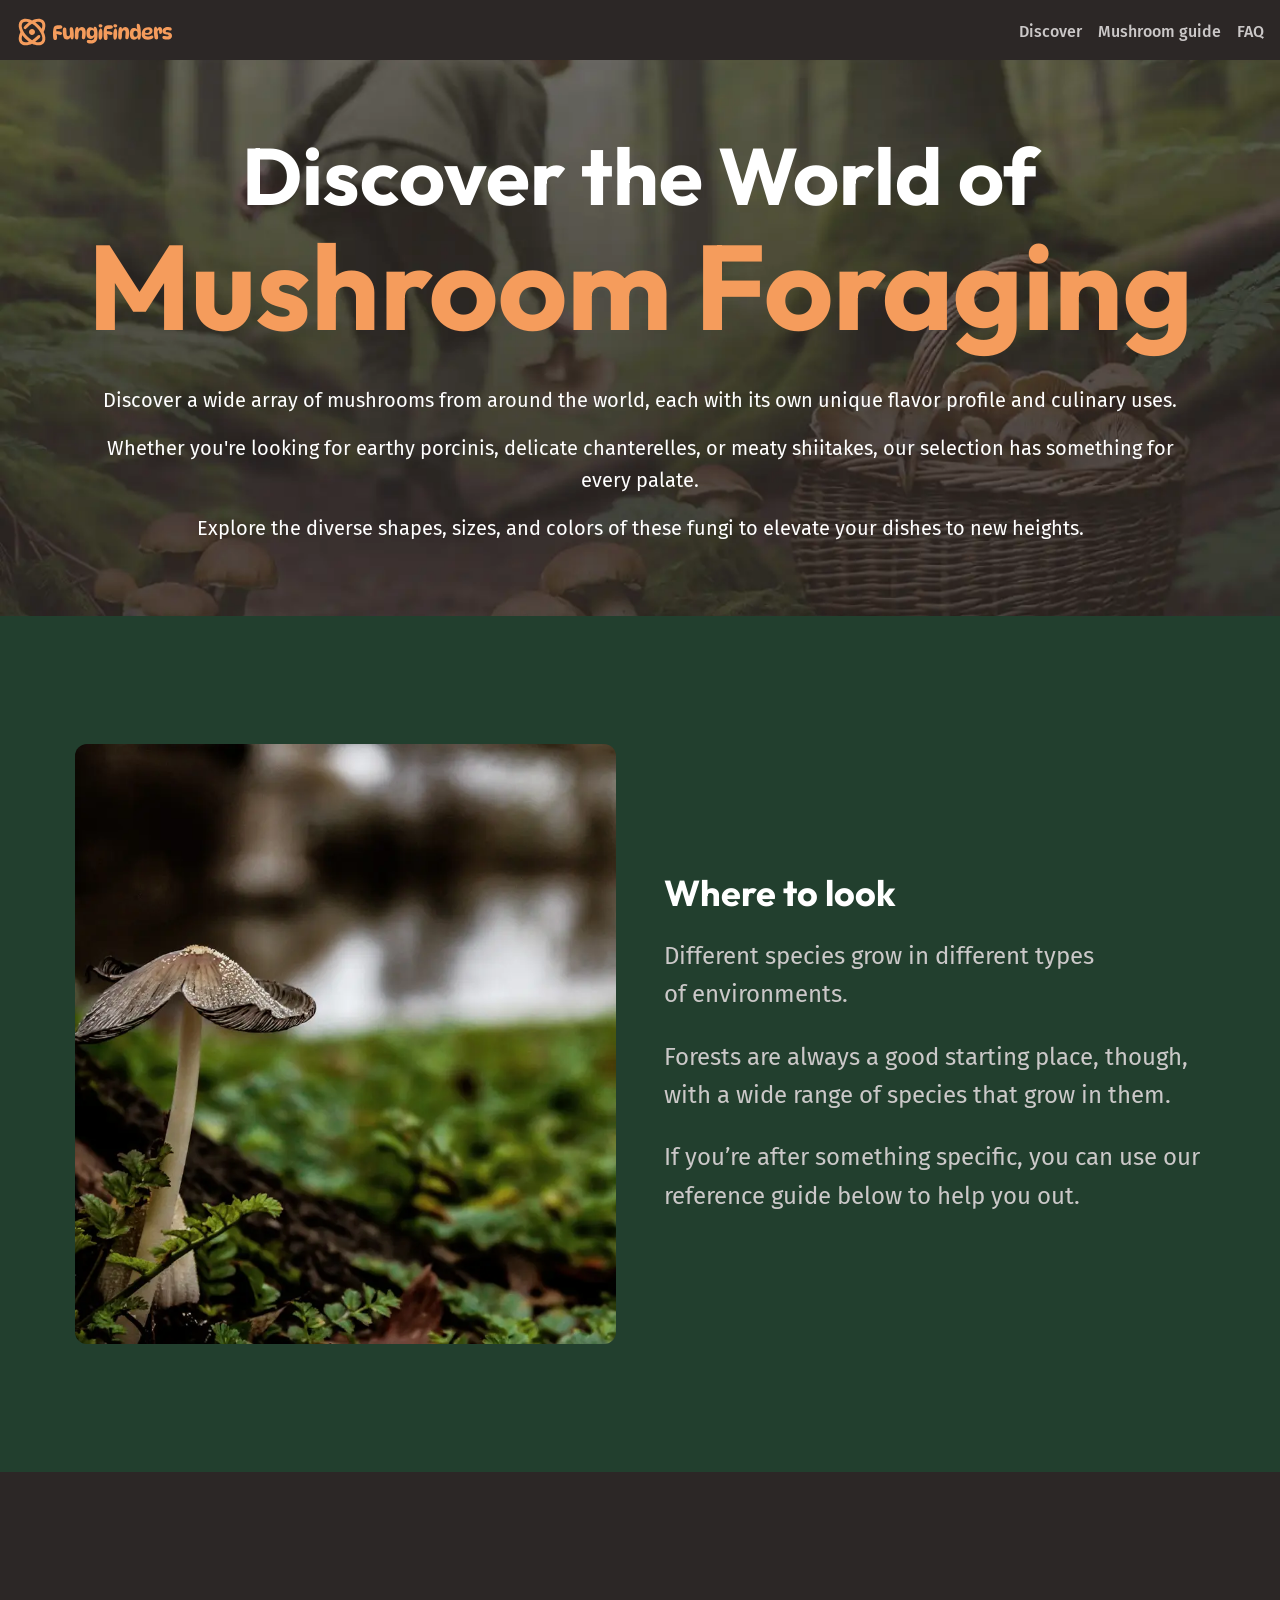
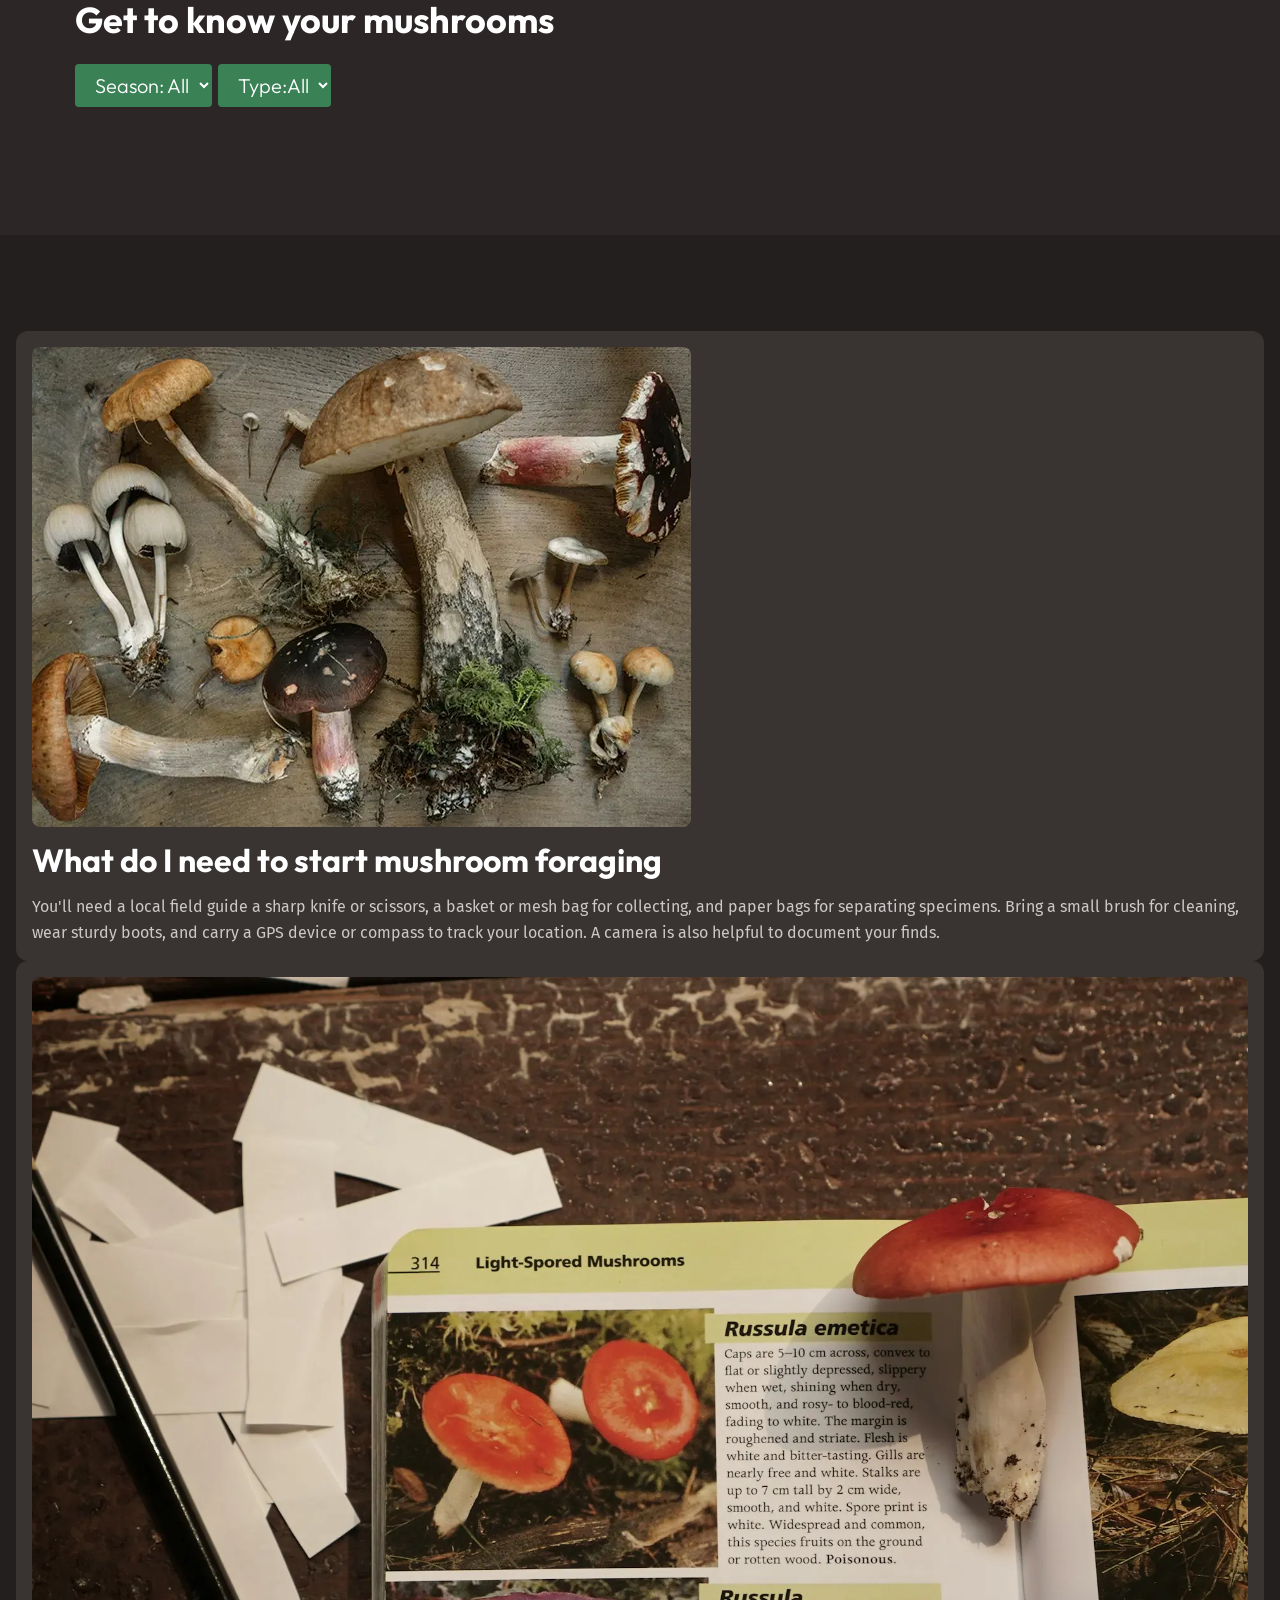
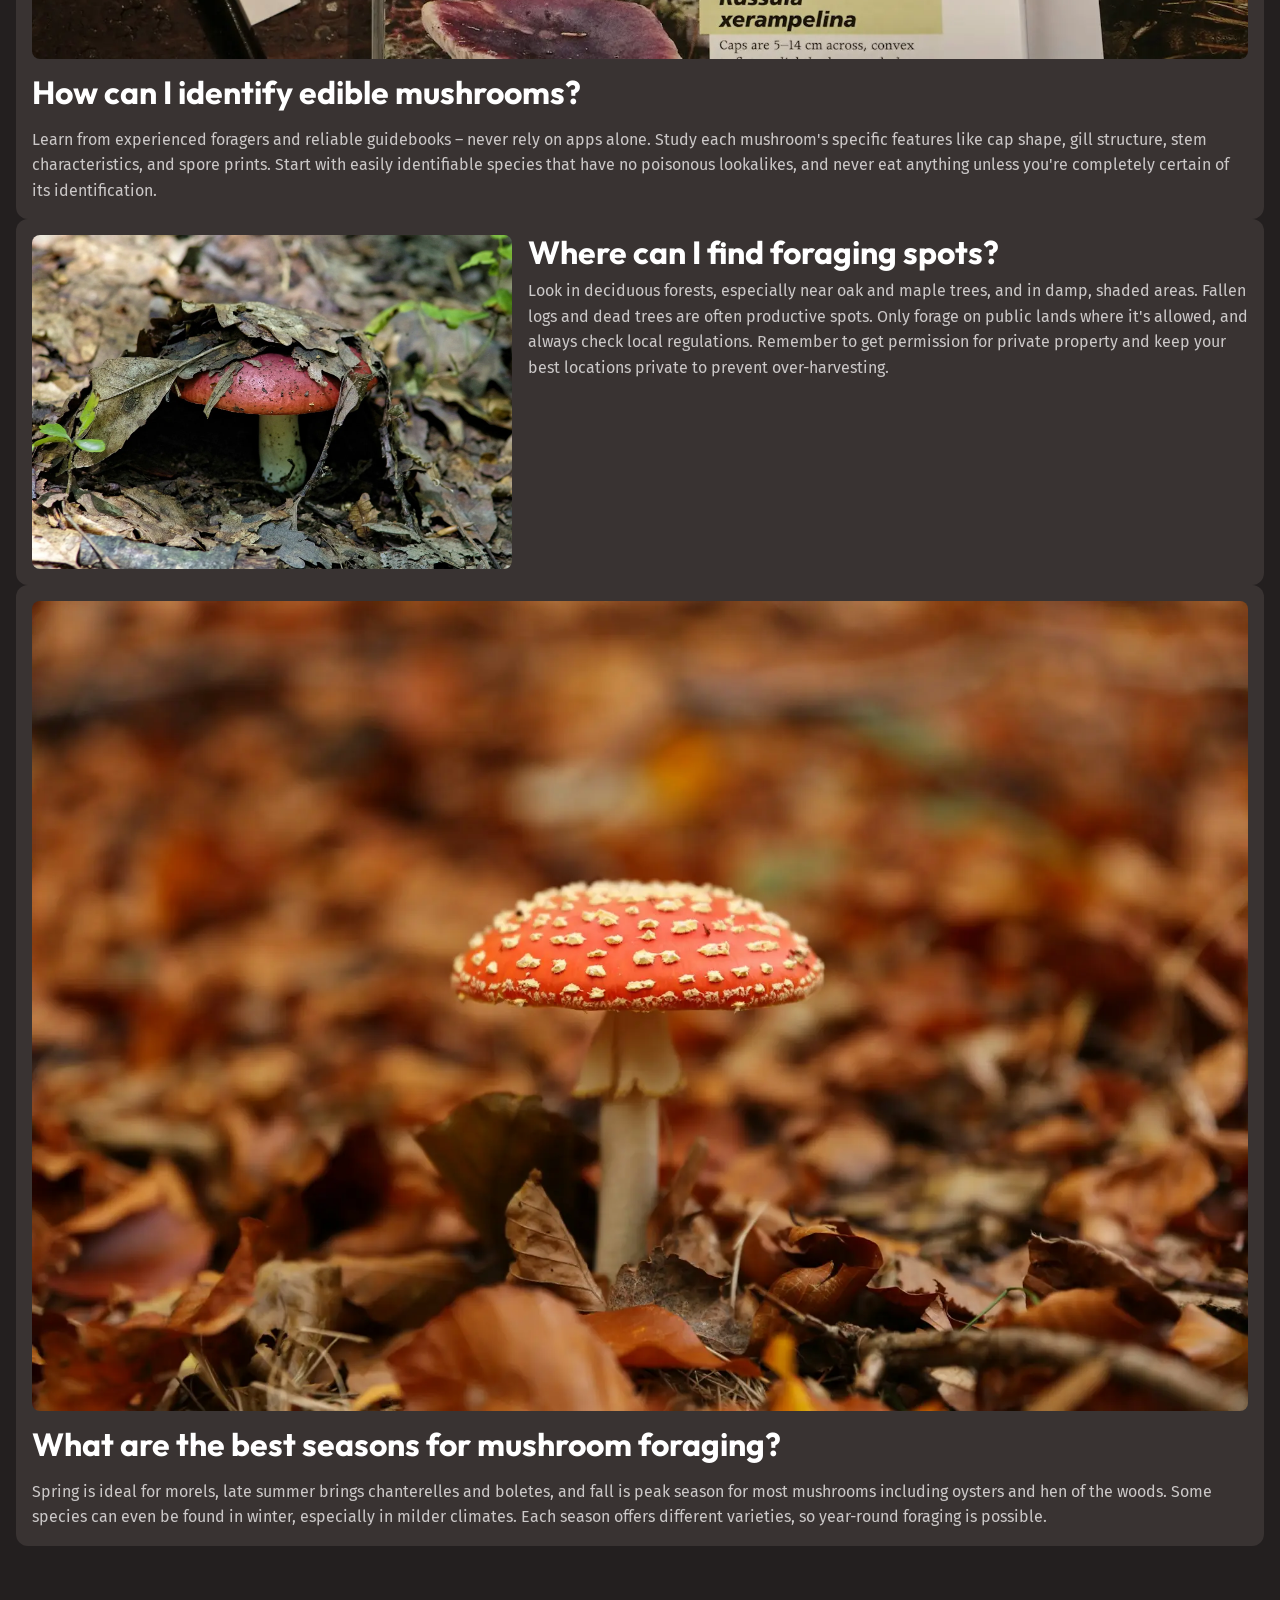
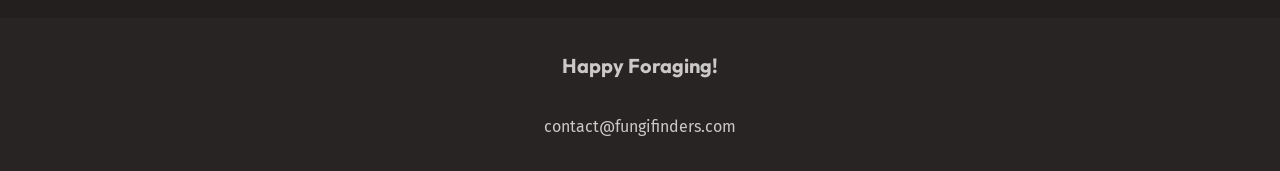
==== mushroon-guide.html @ 33a7508f "write page markup with basic styles" ====
<!DOCTYPE html>
<html lang="en">

<head>
    <meta charset="UTF-8">
    <meta name="viewport" content="width=device-width, initial-scale=1.0">
    <link rel="stylesheet" href="style.css">

    <link rel="preconnect" href="https://fonts.googleapis.com">
    <link rel="preconnect" href="https://fonts.gstatic.com" crossorigin>
    <link
        href="https://fonts.googleapis.com/css2?family=Fira+Sans:ital,wght@0,100;0,200;0,300;0,400;0,500;0,600;0,700;0,800;0,900;1,100;1,200;1,300;1,400;1,500;1,600;1,700;1,800;1,900&family=Outfit:wght@100..900&display=swap"
        rel="stylesheet">

    <script src="./index.js" defer></script>
    <title>Myco Trail</title>
</head>

<body>
    <header class="primary-header wrapper wrapper--wide">
        <div class="logo-group"><img src="./assets/fungi-finders.svg" alt=""><span></span></div>
        <button class="primary-header__button" aria-expanded="false" aria-controls="site-navigation">
            <span class="visually-hidden">Menu</span>
            <img src="./assets/hamburger.svg" alt="">
        </button>
        <nav id="site-navigation" class="navigation">
            <ul role="list" class="navigation__list">
                <li><a href="">Discover</a></li>
                <li><a href="">Mushroom guide</a></li>
                <li><a href="">FAQ</a></li>
            </ul>
        </nav>
    </header>

    <main>
        <section class="hero | section section--compact ">
            <h1 class="hero__title">Discover the World of <br>
                <span class="font-size-heading-xl text-brand">Mushroom Foraging</span>
            </h1>

            <div class="hero__text wrapper wrapper-narrow">
                <p>Discover a wide array of mushrooms from around the world, each with its own unique flavor profile and
                    culinary uses.</p>
                <p>Whether you're looking for earthy porcinis, delicate chanterelles, or meaty shiitakes, our selection
                    has something for every palate.</p>
                <p>Explore the diverse shapes, sizes, and colors of these fungi to elevate your dishes to new heights.
                </p>
            </div>


        </section>


        <section class="where-to-look-section | section bg-green-dark">
            <div class="wrapper equal-cols" data-gap="wide" data-vertical-alignment="center">
                <div>
                    <img src="./assets/where-to-look.webp" alt="" />
                </div>
                <div class="flow">
                    <h2>Where to look</h2>
                    <p>Different species grow in different types of environments.</p>
                    <p>Forests are always a good starting place, though, with a wide range of species that grow in them.
                    </p>
                    <p>If you’re after something specific, you can use our reference guide below to help you out.</p>
                </div>
            </div>
        </section>

        <section class="know-your-mushrooms-section | section">
            <div class="wrapper flow">
                <h2>Get to know your mushrooms</h2>
                <div>
                    <select class="select" name="season" id="">
                        <option value="all">Season: All</option>
                        <option value="spring">Spring</option>
                        <option value="summer">Summer</option>
                        <option value="fall">Fall</option>

                    </select>
                    <select class="select" name="type" id="">
                        <option value="all">Type:All</option>
                        <option value="edible">edible</option>
                        <option value="toxic">toxic</option>


                    </select>
                </div>

                <!-- grid of cards -->
            </div>
        </section>

        <section class="faq-section | section section--compact bg-brown-dark">
            <div class="flow">
                <h2></h2>
                <!-- bento grid -->
                <div class="wrapper wrapper--wide">
                    <div class="card">
                        <img src="./assets/botanical-expertise.webp" alt="">
                        <h3 class="card__title">What do I need to start mushroom foraging</h3>
                        <p>You'll need a local field guide
                            a sharp knife or scissors, a
                            basket or mesh bag for
                            collecting, and paper bags for
                            separating specimens. Bring a
                            small brush for cleaning, wear
                            sturdy boots, and carry a GPS
                            device or compass to track your
                            location. A camera is also
                            helpful to document your finds.</p>
                    </div>
                    <div class="card">
                        <img src="./assets/identify-mushrooms.webp" alt="">
                        <h3 class="card__title">How can I identify edible mushrooms?</h3>
                        <p>Learn from experienced foragers and reliable guidebooks – never rely on apps alone. Study
                            each mushroom's specific features like cap shape, gill structure, stem characteristics, and
                            spore prints. Start with easily identifiable species that have no poisonous lookalikes, and
                            never eat anything unless you're completely certain of its identification.</p>
                    </div>
                    <div class="card-container">
                        <div class="card">
                            <img src="./assets/where-to-find.webp" alt="">
                            <div class="card__content">
                                <h3 class="card__title">Where can I find foraging spots?</h3>
                                <p>Look in deciduous forests, especially near oak and maple trees, and in damp, shaded
                                    areas. Fallen logs and dead trees are often productive spots. Only forage on public
                                    lands where it's allowed, and always check local regulations. Remember to get permission
                                    for private property and keep your best locations private to prevent over-harvesting.
                                </p>
                            </div>
                        </div>
                    </div>
                    <div class="card">
                        <img src="./assets/best-seasons.webp" alt="">
                        <h3 class="card__title">What are the best seasons for mushroom foraging?</h3>
                        <p>Spring is ideal for morels, late summer brings chanterelles and boletes, and fall is peak season for most mushrooms including oysters and hen of the woods. Some species can even be found in winter, especially in milder climates. Each season offers different varieties, so year-round foraging is possible.</p>
                    </div>

                </div>
            </div>
        </section>

    </main>

    <footer class="primary-footer">
        <p class="primary-footer__title">Happy Foraging!</p>
        <a href="mailto:contact@fungifinders.com">contact@fungifinders.com</a>
    </footer>

</body>

</html>
---- style.css ----
@layer reset {
  * {
    margin: 0;
    padding: 0;
  }

  [role="list"] {
    list-style: none;
  }

  img,
  picture {
    max-inline-size: 100%;
    display: block;
  }

  input,
  button,
  textarea,
  select {
    font: inherit;
  }

  body {
    min-height: 100vh;
    line-height: 1.6;
  }

  h1,
  h2,
  h3,
  button,
  input,
  label {
    line-height: 1.1;
  }

  h1,
  h2,
  h3,
  h4,
  h5 {
    text-wrap: balance;
  }

  p {
    text-wrap: pretty;
  }
}

@layer base {
  :root {
    --clr-green-400: hsl(143, 19%, 49%);
    --clr-green-500: hsl(143, 38%, 37%);
    --clr-green-600: hsl(145, 29%, 19%);

    --clr-brown-500: hsl(10, 5%, 25%);
    --clr-brown-600: hsl(9, 7%, 21%);
    --clr-brown-700: hsl(10, 7%, 16%);
    --clr-brown-800: hsl(0, 6%, 15%);
    --clr-brown-900: hsl(0, 6%, 13%);

    --clr-burnt-orange-500: hsl(28, 43%, 37%);

    --clr-gray-100: hsl(0, 2%, 79%);
    --clr-white: hsl(0, 0%, 100%);

    --clr-brand-400: hsl(25, 88%, 75%);
    --clr-brand-500: hsl(25, 88%, 66%);

    --clr-red-500: hsl(359, 34%, 24%);
    --clr-teal-500: hsl(186, 42%, 25%);

    --ff-heading: "Outfit", sans-serif;
    --ff-body: "Fira Sans", sans-serif;

    --fs-300: 0.875rem;
    --fs-400: 1rem;
    --fs-500: 1.125rem;
    --fs-600: 1.25rem;
    --fs-700: 1.5rem;
    --fs-800: 2rem;
    --fs-900: 3.75rem;
    --fs-1000: 3.75rem;

    @media (width > 760px) {
      --fs-500: 1.25rem;
      --fs-600: 1.5rem;
      --fs-700: 2rem;
      --fs-800: 3rem;
      --fs-900: 5rem;
      --fs-1000: 7.5rem;
    }
  }

  :root {
    --color-background-extra-light: var(--clr-brown-500);
    --color-background-light: var(--clr-brown-600);
    --color-background-normal: var(--clr-brown-700);
    --color-background-dark: var(--clr-brown-800);
    --color-background-extra-dark: var(--clr-brown-900);

    --color-background-green-light: var(--clr-green-400);
    --color-background-green-normal: var(--clr-green-500);
    --color-background-green-dark: var(--clr-green-600);

    --color-tags-red: var(--clr-red-500);
    --color-tags-teal: var(--clr-teal-500);
    --color-tags-burnt-orange: var(--clr-burnt-orange-500);

    --color-text-white: var(--clr-white);
    --color-text-gray: var(--clr-gray-100);

    --color-text-brand-light: var(--clr-brand-400);
    --color-text-brand: var(--clr-brand-500);

    --font-size-heading-sm: var(--fs-700);
    --font-size-heading-regular: var(--fs-800);
    --font-size-heading-lg: var(--fs-900);
    --font-size-heading-xl: var(--fs-1000);

    --font-size-sm: var(--fs-300);
    --font-size-regular: var(--fs-400);
    --font-size-md: var(--fs-500);
    --font-size-lg: var(--fs-600);

    --border-radius-1: 0.25rem;
    --border-radius-2: 0.5rem;
    --border-radius-3: 0.75rem;
  }

  body {
    font-family: var(--ff-body);
    font-size: var(--font-size-lg);
    color: var(--color-text-gray);
    background-color: var(--color-background-normal);
  }

  h1,
  h2,
  h3 {
    font-family: var(--ff-heading);
    color: var(--color-text-white);
  }

  h1 {
    font-size: var(--font-size-heading-lg);
    line-height: 1.1;
  }

  a {
    color: inherit;
    text-decoration: none;
    /* font: inherit; */
  }

  a:hover,
  a:focus-visible {
    color: var(--color-text-brand);
  }

  section {
    padding-block: 8rem;
  }

  img {
    border-radius: var(--border-radius-3);
  }

  button {
    cursor: pointer;
  }
}

@layer layout {
  .wrapper {
    max-width: 70.625rem;
    margin-inline: auto;
    padding-inline: 1rem;
  }

  .wrapper--narrow {
    max-width: 45rem;
  }

  .wrapper--wide {
    max-width: 83.125rem;
  }

  .section {
    padding-block: 3.75rem;

    @media (min-width: 760px) {
      padding-block: 8rem;
    }
  }

  .section--compact {
    @media (min-width: 760px) {
      padding-block: 4.5rem;
    }
  }

  .equal-cols {
    display: grid;
    align-items: var(--vertical-alignment, stretch);
    gap: var(--gap, 1.5rem);

    &[data-gap="wide"] {
      --gap: 3rem;
    }

    &[data-vertical-alignment="center"] {
      --vertical-alignment: center;
    }

    @media (width > 760px) {
      grid-auto-flow: column;
      grid-auto-columns: 1fr;
    }
  }

  .equal-cols[data-layout="responsive"] {
    display: flex;
    flex-wrap: wrap;
    > * {
      flex: 1 1 var(--min-col-size, 20rem);
    }
    @media (width > 760px) {
    }
  }

  .full-height {
    height: 100%;
  }

  .flow > * + * {
    margin-block-start: 1em;
  }
}

@layer components {
  .primary-header {
    display: flex;
    justify-content: space-between;
    flex-wrap: wrap;
    row-gap: 0.75rem;
    padding-block-start: 1rem;
    padding-block-end: 0.75rem;
    align-items: center;
  }

  .primary-header__button {
    background-color: transparent;
    border: 0;
    z-index: 11;

    img {
      border-radius: 0;
    }

    @media (width > 760px) {
      display: none;
    }
  }

  .navigation {
    font-size: var(--fs-400);
    font-weight: 500;
  }

  .navigation__list {
    display: flex;
    gap: 1rem;
  }

  @media (width < 760px) {
    .navigation {
      display: none;
      font-weight: bold;
      color: var(--color-text-white);
      font-size: var(--fs-700);
      background-color: var(--color-background-green-normal);
      position: absolute;
      top: 0;
      right: 0;
      z-index: 10;
      border-bottom-left-radius: var(--border-radius-2);
      padding: 2rem;
    }

    .navigation__list {
      display: block;

      li:not(:first-child) {
        margin-block-start: 2rem;
        border-top: 2px solid var(--color-background-green-light);
        padding-top: 2rem;
      }
    }

    .primary-header__button[aria-expanded="true"] ~ .navigation {
      display: block;
    }
  }

  .hero {
    text-align: center;
    color: var(--color-text-white);
    background: url("./assets/hero.webp");
    background-size: cover;
    background-position: center;
  }

  .hero__title {
    margin-block-end: 2rem;
  }

  .hero__text {
    font-size: var(--font-size-md);
    display: grid;
    gap: 1rem;
  }

  .joys-section {
    ul {
      margin-block-start: 3rem;
    }
  }

  .reference-guide-section > :first-child {
    @media (760px < width < 1250px) {
      align-items: start;
    }
  }

  .nature-section > :first-child {
    @media (760px < width < 1024px) {
      align-items: start;
    }
  }

  .primary-footer {
    padding-block: 2rem;
    background-color: var(--color-background-dark);
    font-size: 1rem;
    display: grid;
    gap: 2rem;
    text-align: center;

    a:hover {
      color: var(--color-text-white);
    }
  }

  .primary-footer__title {
    font-family: var(--ff-heading);
    font-weight: bold;
    font-size: 1.25rem;
  }

  /* Individual Components */

  .card {
    --card-gap: 1rem;
    padding: 1rem;
    background-color: var(--color-background-light);
    border-radius: var(--border-radius-3);
    font-size: var(--font-size-regular);
    align-content: start;
    display: grid;
    gap: var(--card-gap, 1rem);

    img {
      border-radius: var(--border-radius-2);
      object-fit: cover;
      object-position: center;
    }

    &[data-card-size="small"] {
      --card-title-font-size: var(--fs-600);
      align-content: space-between;
    }
  }

  .card__content {
    display: grid;
    gap: calc(var(--card-gap) / 2);
    align-content: start;
  }

  .card-container {
    container-type: inline-size;
  }

  @container (min-width: 32rem) {
    .card {
      grid-template-columns: 2fr 3fr;

      img {
        align-self: stretch;
        object-fit: cover;
        object-position: center;
      }
    }
  }

  .card__title {
    font-weight: bold;
    color: var(--color-text-white);
    font-size: var(--card-title-font-size, var(--font-size-heading-sm));
  }

  .button,
  .tag,
  .select {
    color: var(--color-text-white);
    background-color: var(--color-background-green-normal);
    border-radius: 4px;
    display: inline-block;
    font-family: var(--ff-heading);
  }

  .select {
    padding: 8px 6px 8px 16px;
    border: 0;
    font-size: var(--font-size-md);
    font-weight: 300;
    cursor: pointer;
  }

  .select:focus-visible{
    outline: none;
  }

  .button {
    font-size: 1rem;
    padding: 8px 16px;

    font-weight: 600;

    &[data-button-size="large"] {
      font-size: 1.25rem;
      padding: 10px 20px;
    }

    &[data-disabled="true"] {
      background-color: var(--color-background-green-light);
    }
  }

  .button:hover {
    background-color: var(--color-background-green-light);
  }

  .tag {
    font-weight: 500;
    padding-inline: 6px;
    font-size: 0.875rem;

    &[data-edible="false"] {
      background-color: var(--color-tags-red);
    }
    &[data-season="spring"] {
      background-color: var(--color-tags-teal);
    }
    &[data-season="fall"] {
      background-color: var(--color-tags-burnt-orange);
    }
  }
}

@layer utils {
  .padding-block-sm {
    padding-block: 4.5rem;
  }
  .padding-block-lg {
    padding-block: 8rem;
  }

  .grid {
    display: grid;
  }

  .visually-hidden {
    clip: rect(0 0 0 0);
    clip-path: inset(50%);
    height: 1px;
    overflow: hidden;
    position: absolute;
    white-space: nowrap;
    width: 1px;
  }

  .text-white {
    color: var(--color-text-white);
  }
  .text-brand {
    color: var(--color-text-brand);
  }

  .text-center {
    text-align: center;
  }

  .bg-green-dark {
    background-color: var(--color-background-green-dark);
  }

  .bg-brown-dark {
    background-color: var(--color-background-extra-dark);
  }

  .font-size-heading-xl {
    font-size: var(--font-size-heading-xl);
  }
}
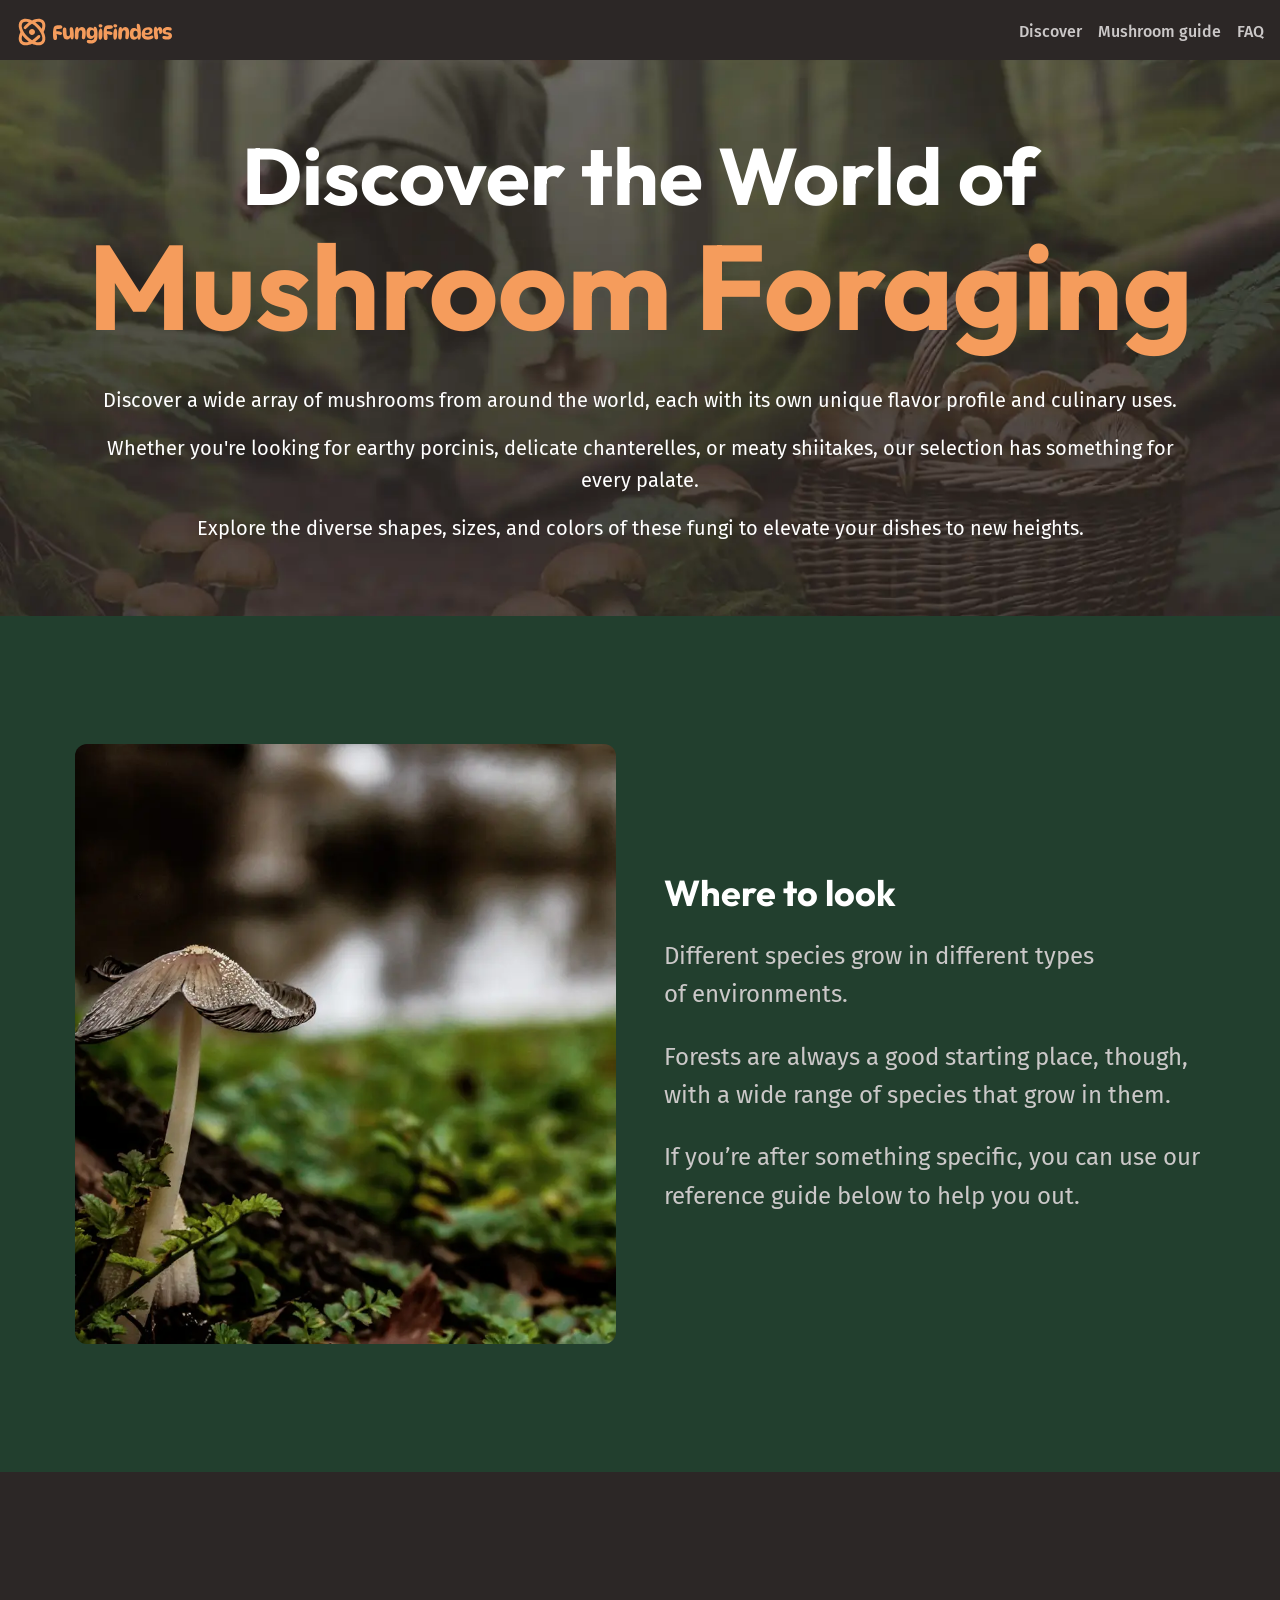
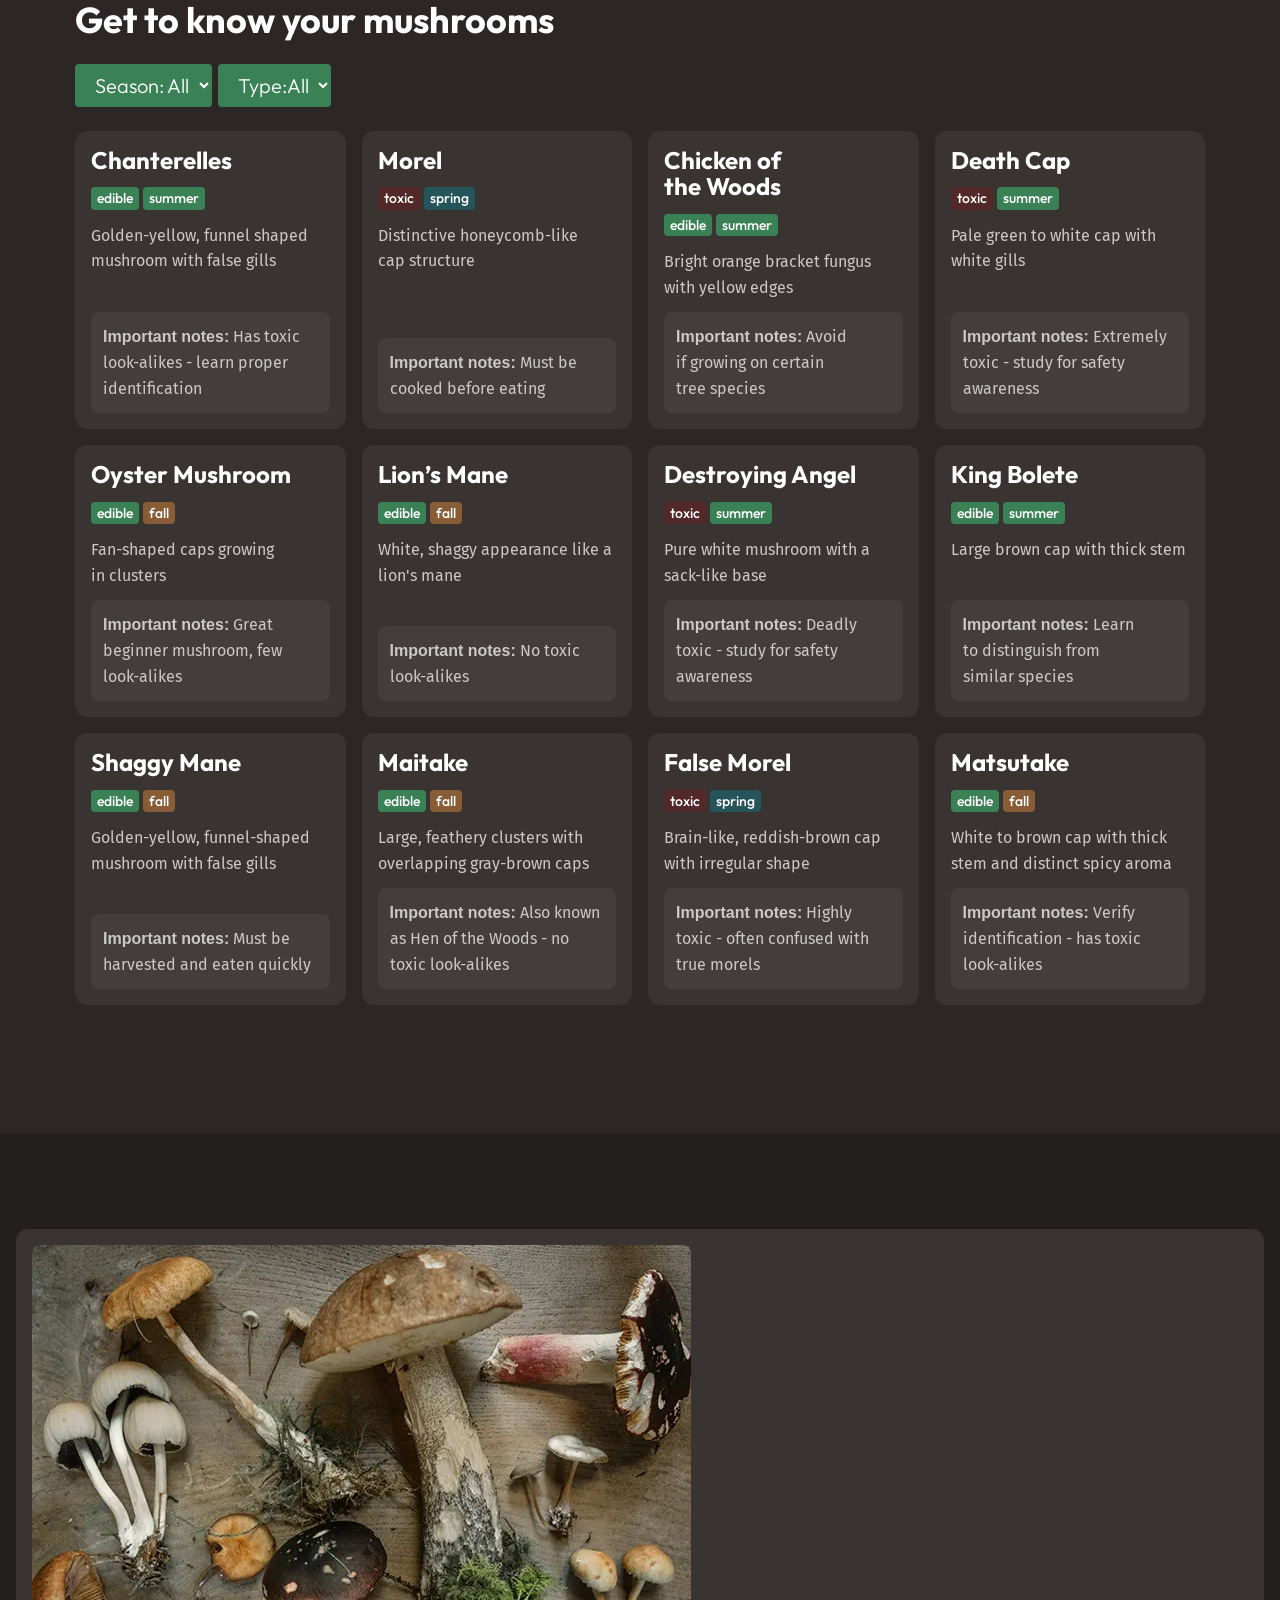
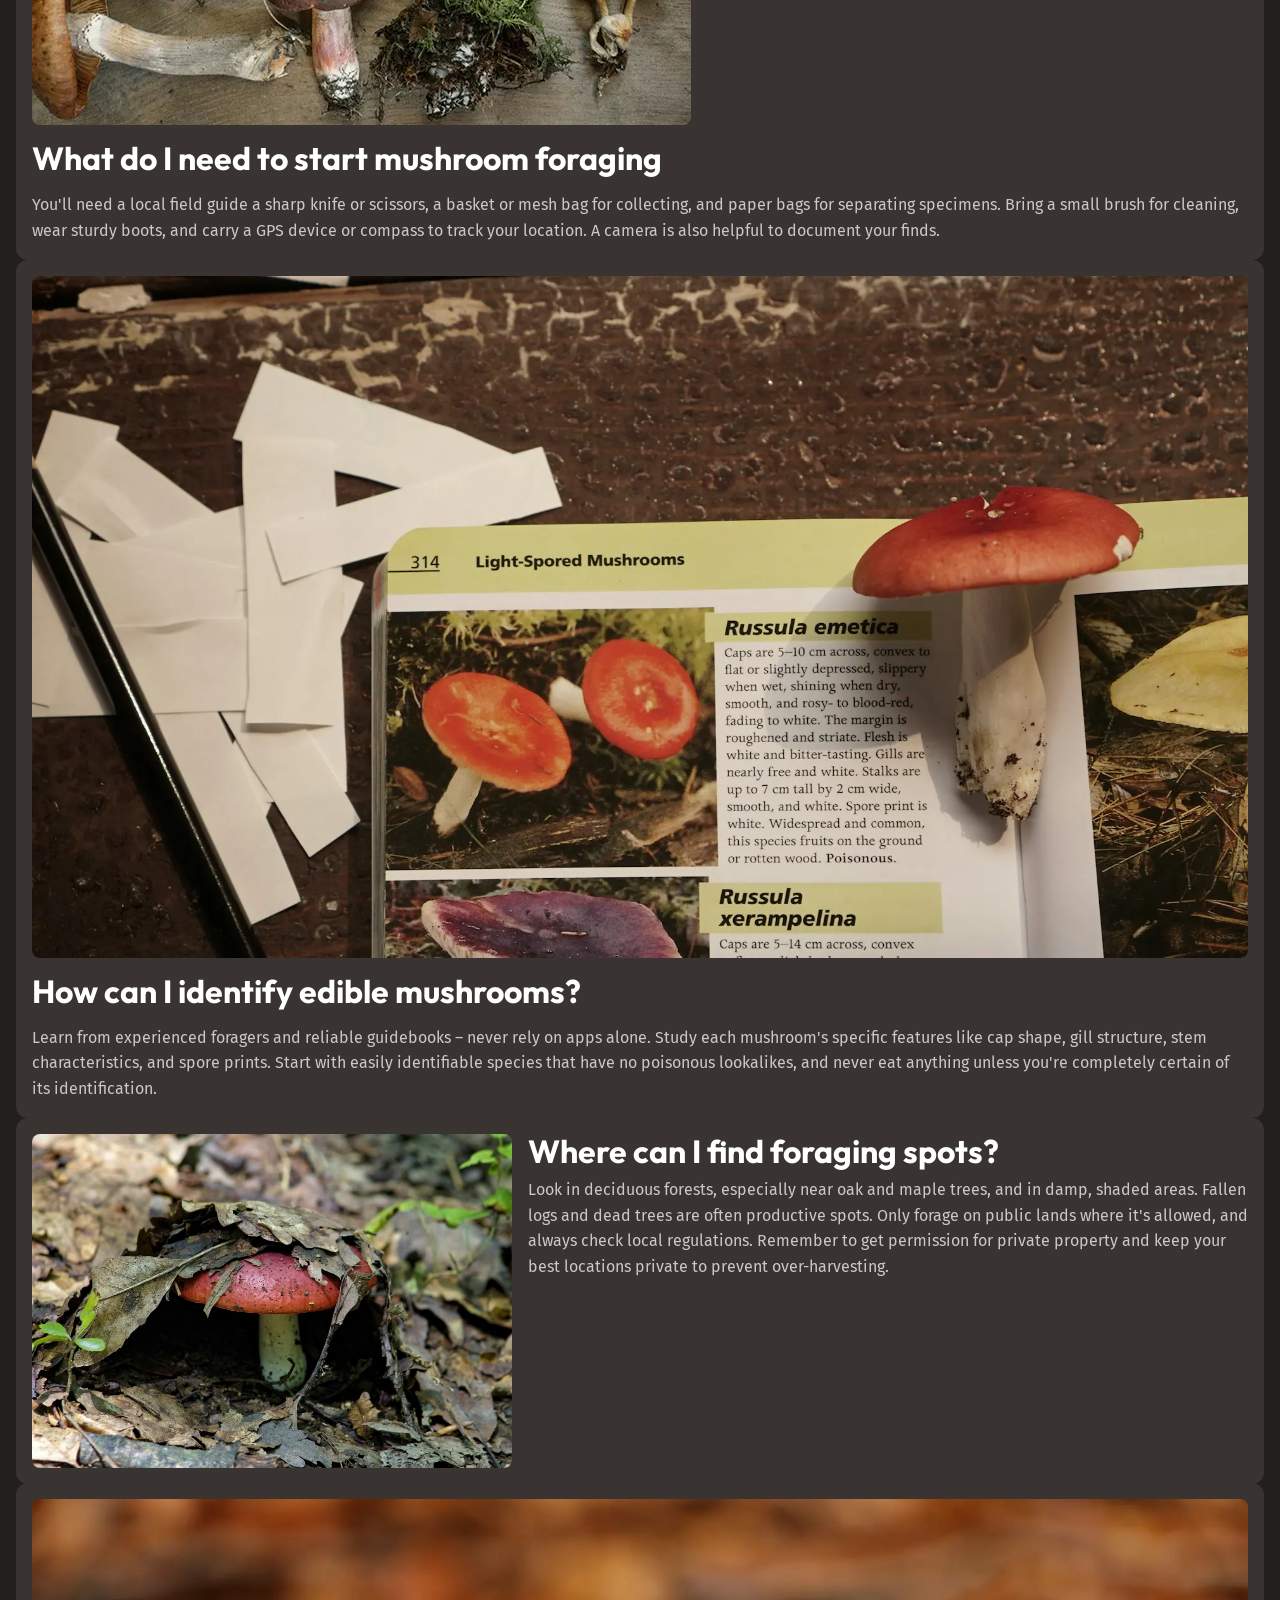
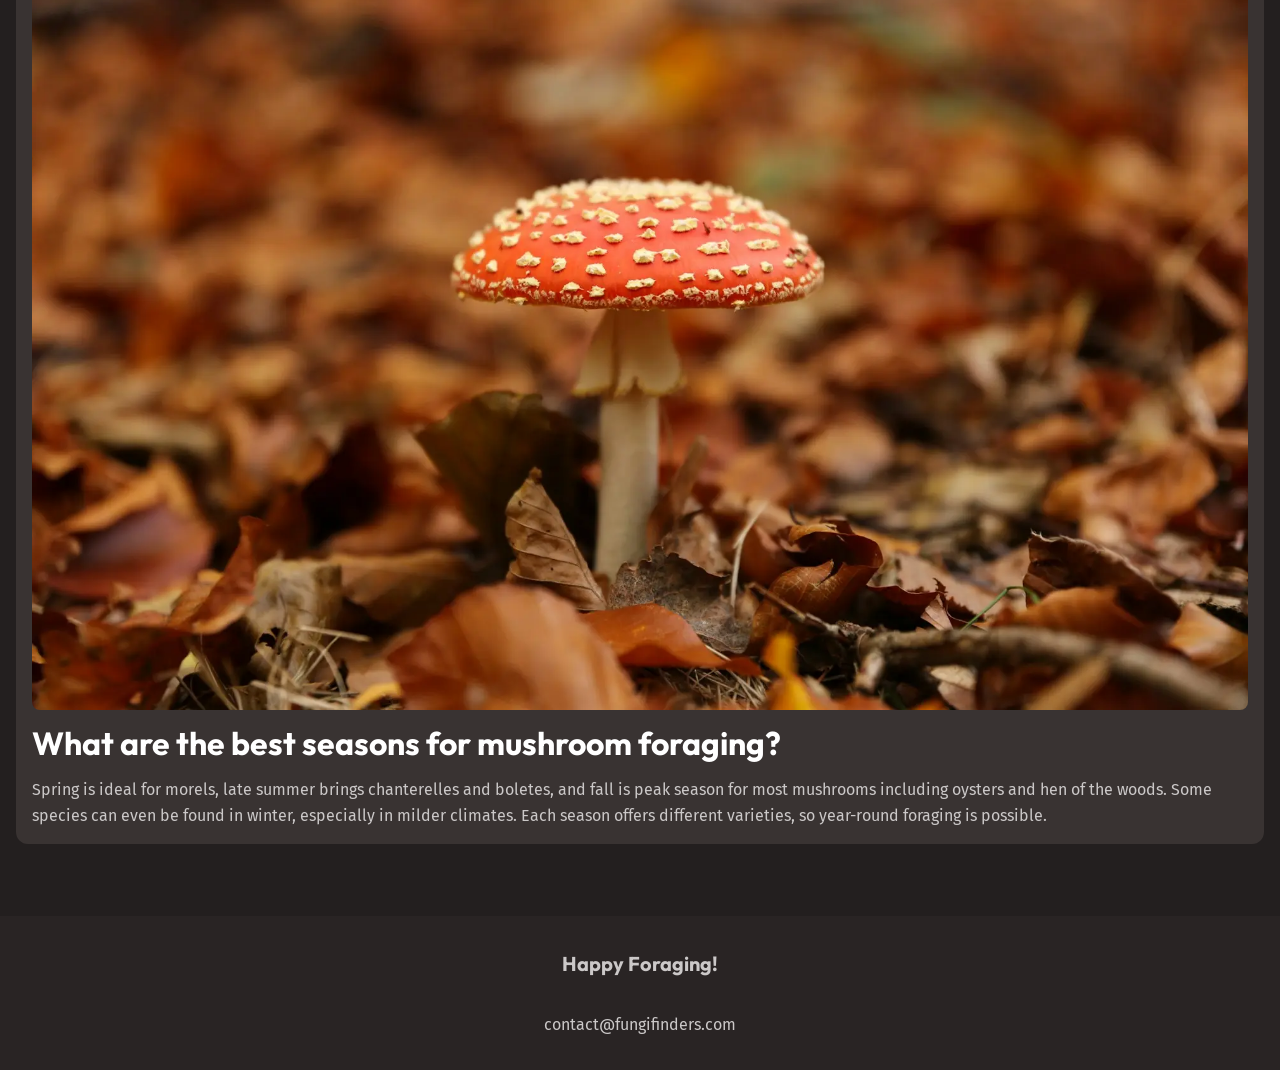
==== commit 3eebbe0b: "create auto-fit grid for mushroom cards" ====
--- a/mushroon-guide.html
+++ b/mushroon-guide.html
@@ -87,7 +87,152 @@
                 </div>
 
                 <!-- grid of cards -->
-            </div>
+                <div class="grid-auto-fit">
+                    <div class="card card--small">
+                        <h3 class="card__title">Chanterelles</h3>
+                        <ul role="list" aria-label="Mushroom characteristics">
+                            <il class="tag" data-edible="true">edible</il>
+                            <il class="tag" data-season="summer">summer</il>
+                        </ul>
+                        <p>Golden-yellow, funnel shaped mushroom with false gills</p>
+                        <div class="card__important-note">
+                            <p><strong>Important notes:</strong> Has toxic look-alikes - learn proper identification
+                            </p>
+                        </div>
+                    </div>
+                    <div class="card card--small">
+                        <h3 class="card__title">Morel</h3>
+                        <ul role="list" aria-label="Mushroom characteristics">
+                            <li class="tag" data-edible="false">toxic</li>
+                            <li class="tag" data-season="spring">spring</li>
+                        </ul>
+                        <p>Distinctive honeycomb-like cap structure</p>
+                        <div class="card__important-note">
+                            <p><strong>Important notes:</strong> Must be cooked before eating</p>
+                        </div>
+                    </div>
+
+                    <div class="card card--small">
+                        <h3 class="card__title">Chicken of the Woods</h3>
+                        <ul role="list" aria-label="Mushroom characteristics">
+                            <li class="tag" data-edible="true">edible</li>
+                            <li class="tag" data-season="summer">summer</li>
+                        </ul>
+                        <p>Bright orange bracket fungus with yellow edges</p>
+                        <div class="card__important-note">
+                            <p><strong>Important notes:</strong> Avoid if growing on certain tree species</p>
+                        </div>
+                    </div>
+
+                    <div class="card card--small">
+                        <h3 class="card__title">Death Cap</h3>
+                        <ul role="list" aria-label="Mushroom characteristics">
+                            <li class="tag" data-edible="false">toxic</li>
+                            <li class="tag" data-season="summer">summer</li>
+                        </ul>
+                        <p>Pale green to white cap with white gills</p>
+                        <div class="card__important-note">
+                            <p><strong>Important notes:</strong> Extremely toxic - study for safety awareness</p>
+                        </div>
+                    </div>
+
+                    <div class="card card--small">
+                        <h3 class="card__title">Oyster Mushroom</h3>
+                        <ul role="list" aria-label="Mushroom characteristics">
+                            <li class="tag" data-edible="true">edible</li>
+                            <li class="tag" data-season="fall">fall</li>
+                        </ul>
+                        <p>Fan-shaped caps growing in clusters</p>
+                        <div class="card__important-note">
+                            <p><strong>Important notes:</strong> Great beginner mushroom, few look-alikes</p>
+                        </div>
+                    </div>
+
+                    <div class="card card--small">
+                        <h3 class="card__title">Lion’s Mane</h3>
+                        <ul role="list" aria-label="Mushroom characteristics">
+                            <li class="tag" data-edible="true">edible</li>
+                            <li class="tag" data-season="fall">fall</li>
+                        </ul>
+                        <p>White, shaggy appearance like a lion's mane</p>
+                        <div class="card__important-note">
+                            <p><strong>Important notes:</strong> No toxic look-alikes</p>
+                        </div>
+                    </div>
+
+                    <div class="card card--small">
+                        <h3 class="card__title">Destroying Angel</h3>
+                        <ul role="list" aria-label="Mushroom characteristics">
+                            <li class="tag" data-edible="false">toxic</li>
+                            <li class="tag" data-season="summer">summer</li>
+                        </ul>
+                        <p>Pure white mushroom with a sack-like base</p>
+                        <div class="card__important-note">
+                            <p><strong>Important notes:</strong> Deadly toxic - study for safety awareness</p>
+                        </div>
+                    </div>
+
+                    <div class="card card--small">
+                        <h3 class="card__title">King Bolete</h3>
+                        <ul role="list" aria-label="Mushroom characteristics">
+                            <li class="tag" data-edible="true">edible</li>
+                            <li class="tag" data-season="summer">summer</li>
+                        </ul>
+                        <p>Large brown cap with thick stem</p>
+                        <div class="card__important-note">
+                            <p><strong>Important notes:</strong> Learn to distinguish from similar species</p>
+                        </div>
+                    </div>
+
+                    <div class="card card--small">
+                        <h3 class="card__title">Shaggy Mane</h3>
+                        <ul role="list" aria-label="Mushroom characteristics">
+                            <li class="tag" data-edible="true">edible</li>
+                            <li class="tag" data-season="fall">fall</li>
+                        </ul>
+                        <p>Golden-yellow, funnel-shaped mushroom with false gills</p>
+                        <div class="card__important-note">
+                            <p><strong>Important notes:</strong> Must be harvested and eaten quickly</p>
+                        </div>
+                    </div>
+
+                    <div class="card card--small">
+                        <h3 class="card__title">Maitake</h3>
+                        <ul role="list" aria-label="Mushroom characteristics">
+                            <li class="tag" data-edible="true">edible</li>
+                            <li class="tag" data-season="fall">fall</li>
+                        </ul>
+                        <p>Large, feathery clusters with overlapping gray-brown caps</p>
+                        <div class="card__important-note">
+                            <p><strong>Important notes:</strong> Also known as Hen of the Woods - no toxic look-alikes
+                            </p>
+                        </div>
+                    </div>
+
+                    <div class="card card--small">
+                        <h3 class="card__title">False Morel</h3>
+                        <ul role="list" aria-label="Mushroom characteristics">
+                            <li class="tag" data-edible="false">toxic</li>
+                            <li class="tag" data-season="spring">spring</li>
+                        </ul>
+                        <p>Brain-like, reddish-brown cap with irregular shape</p>
+                        <div class="card__important-note">
+                            <p><strong>Important notes:</strong> Highly toxic - often confused with true morels</p>
+                        </div>
+                    </div>
+
+                    <div class="card card--small">
+                        <h3 class="card__title">Matsutake</h3>
+                        <ul role="list" aria-label="Mushroom characteristics">
+                            <li class="tag" data-edible="true">edible</li>
+                            <li class="tag" data-season="fall">fall</li>
+                        </ul>
+                        <p>White to brown cap with thick stem and distinct spicy aroma</p>
+                        <div class="card__important-note">
+                            <p><strong>Important notes:</strong> Verify identification - has toxic look-alikes</p>
+                        </div>
+                    </div>
+                </div>
         </section>
 
         <section class="faq-section | section section--compact bg-brown-dark">
@@ -95,6 +240,7 @@
                 <h2></h2>
                 <!-- bento grid -->
                 <div class="wrapper wrapper--wide">
+
                     <div class="card">
                         <img src="./assets/botanical-expertise.webp" alt="">
                         <h3 class="card__title">What do I need to start mushroom foraging</h3>
@@ -124,8 +270,10 @@
                                 <h3 class="card__title">Where can I find foraging spots?</h3>
                                 <p>Look in deciduous forests, especially near oak and maple trees, and in damp, shaded
                                     areas. Fallen logs and dead trees are often productive spots. Only forage on public
-                                    lands where it's allowed, and always check local regulations. Remember to get permission
-                                    for private property and keep your best locations private to prevent over-harvesting.
+                                    lands where it's allowed, and always check local regulations. Remember to get
+                                    permission
+                                    for private property and keep your best locations private to prevent
+                                    over-harvesting.
                                 </p>
                             </div>
                         </div>
@@ -133,7 +281,10 @@
                     <div class="card">
                         <img src="./assets/best-seasons.webp" alt="">
                         <h3 class="card__title">What are the best seasons for mushroom foraging?</h3>
-                        <p>Spring is ideal for morels, late summer brings chanterelles and boletes, and fall is peak season for most mushrooms including oysters and hen of the woods. Some species can even be found in winter, especially in milder climates. Each season offers different varieties, so year-round foraging is possible.</p>
+                        <p>Spring is ideal for morels, late summer brings chanterelles and boletes, and fall is peak
+                            season for most mushrooms including oysters and hen of the woods. Some species can even be
+                            found in winter, especially in milder climates. Each season offers different varieties, so
+                            year-round foraging is possible.</p>
                     </div>
 
                 </div>
--- a/style.css
+++ b/style.css
@@ -228,6 +228,13 @@
     }
     @media (width > 760px) {
     }
+  }
+
+  .grid-auto-fit {
+    display: grid;
+    gap: 1rem;
+
+    grid-template-columns: repeat(auto-fit, minmax(min(270px, 100%), 1fr));
   }
 
   .full-height {
@@ -376,10 +383,16 @@
       object-fit: cover;
       object-position: center;
     }
-
-    &[data-card-size="small"] {
-      --card-title-font-size: var(--fs-600);
-      align-content: space-between;
+  }
+
+  .card--small {
+    --card-title-font-size: var(--fs-600);
+    --card-gap: 0.75rem;
+    display: flex;
+    flex-direction: column;
+
+    .card__important-note {
+      margin-top: auto;
     }
   }
 
@@ -387,6 +400,12 @@
     display: grid;
     gap: calc(var(--card-gap) / 2);
     align-content: start;
+  }
+
+  .card__important-note {
+    padding: 0.75rem;
+    border-radius: var(--border-radius-2);
+    background-color: var(--color-background-extra-light);
   }
 
   .card-container {
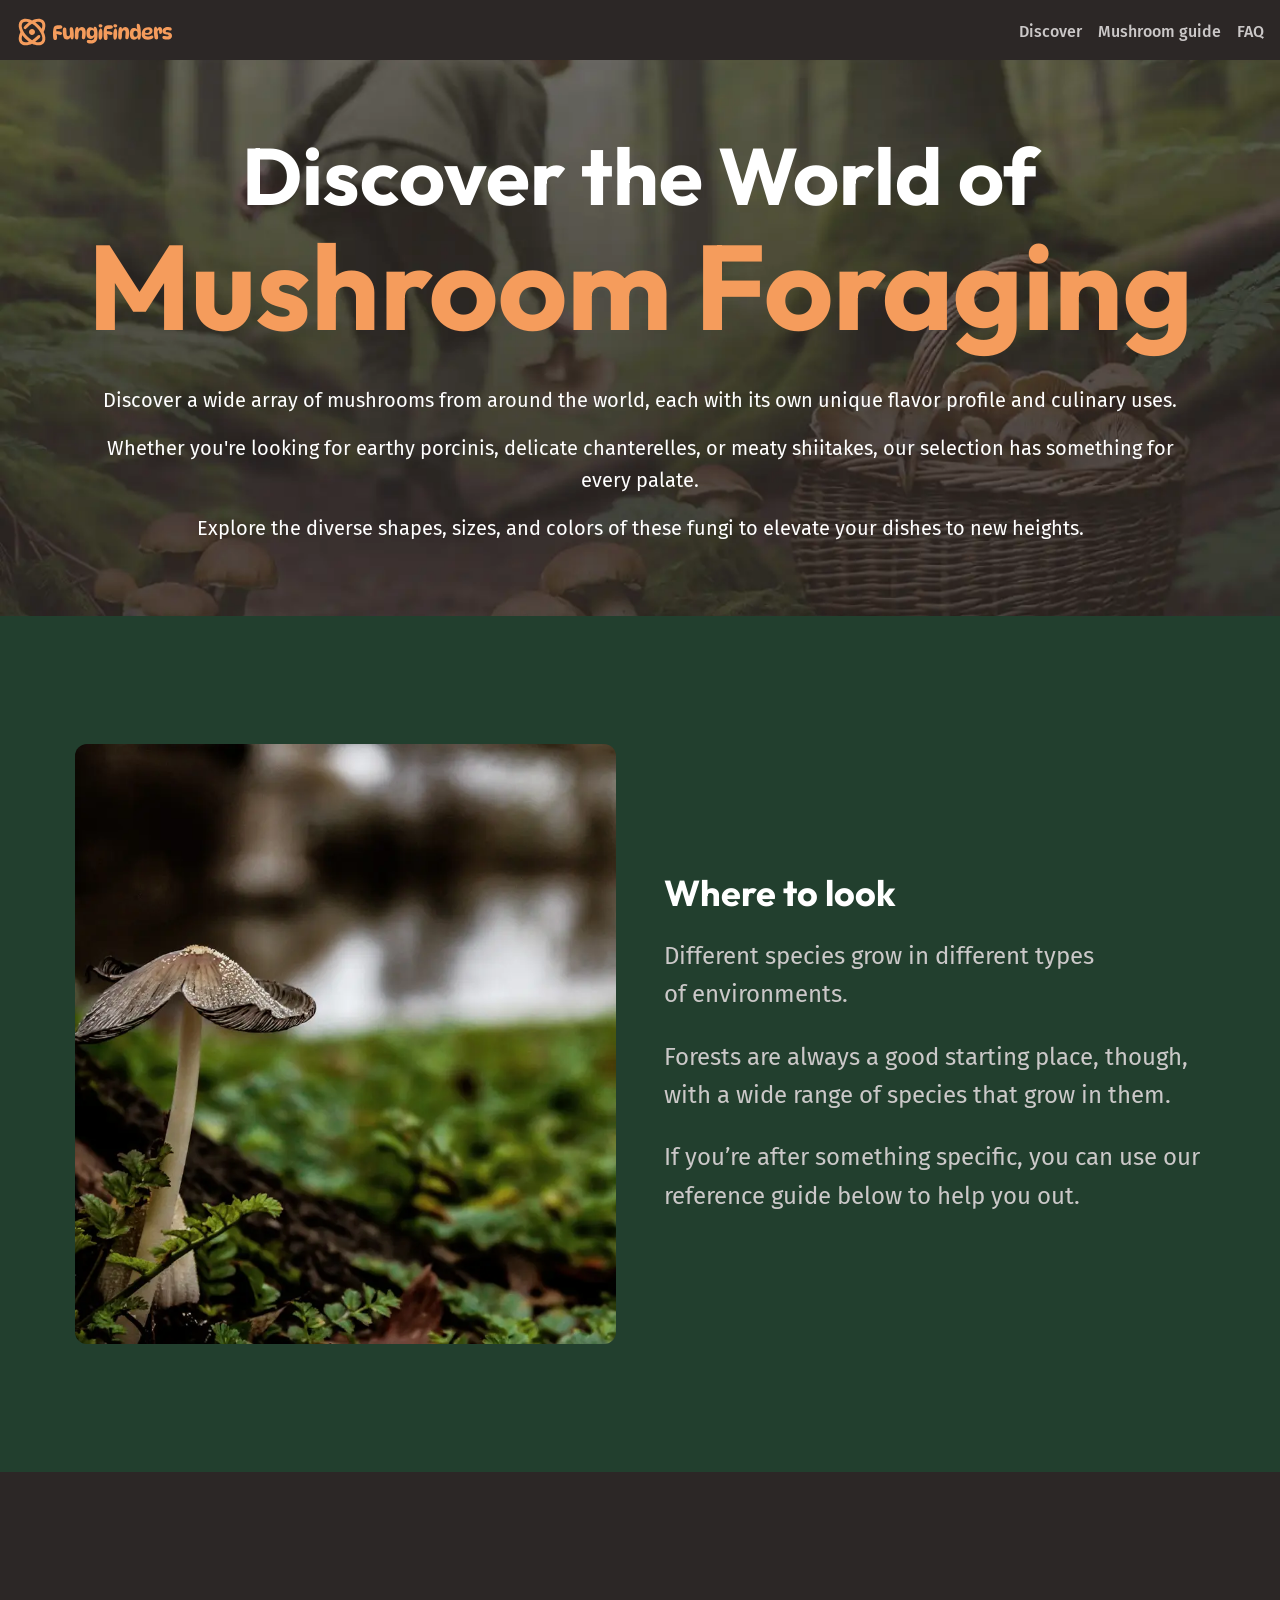
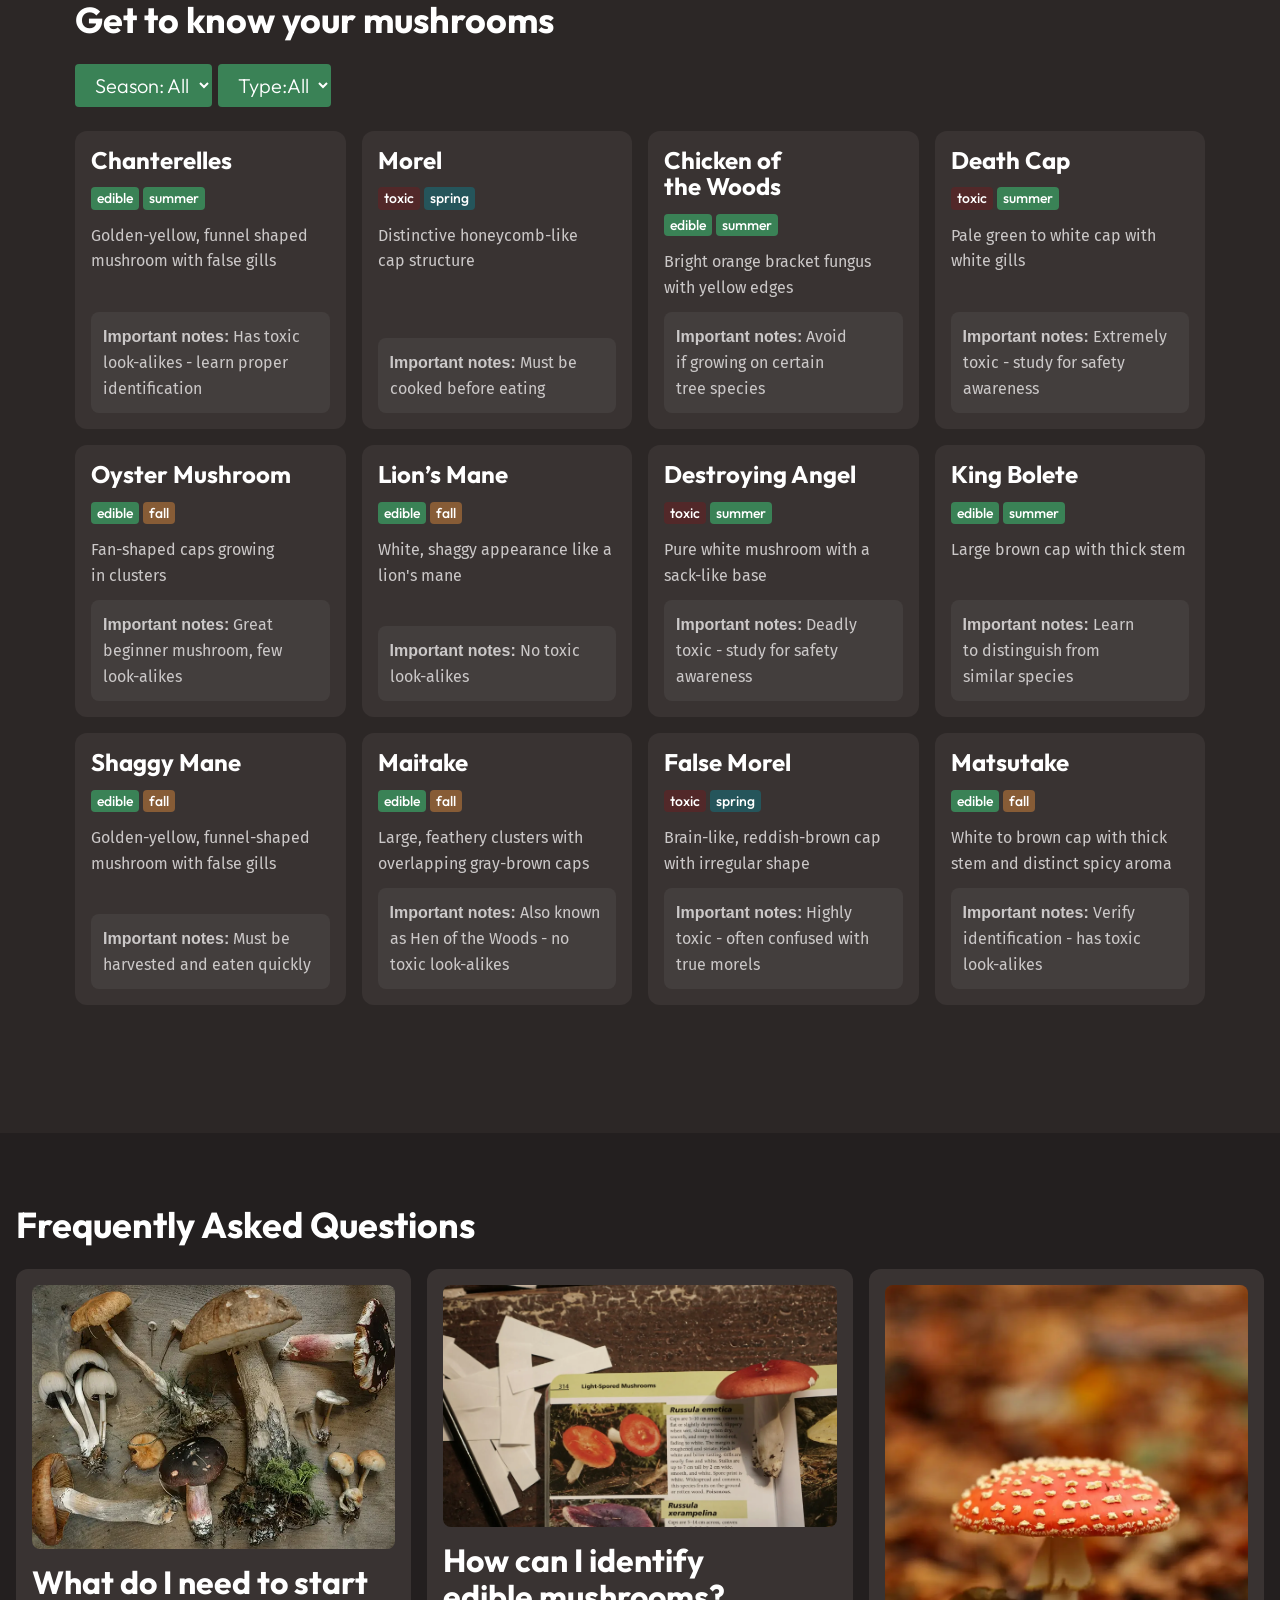
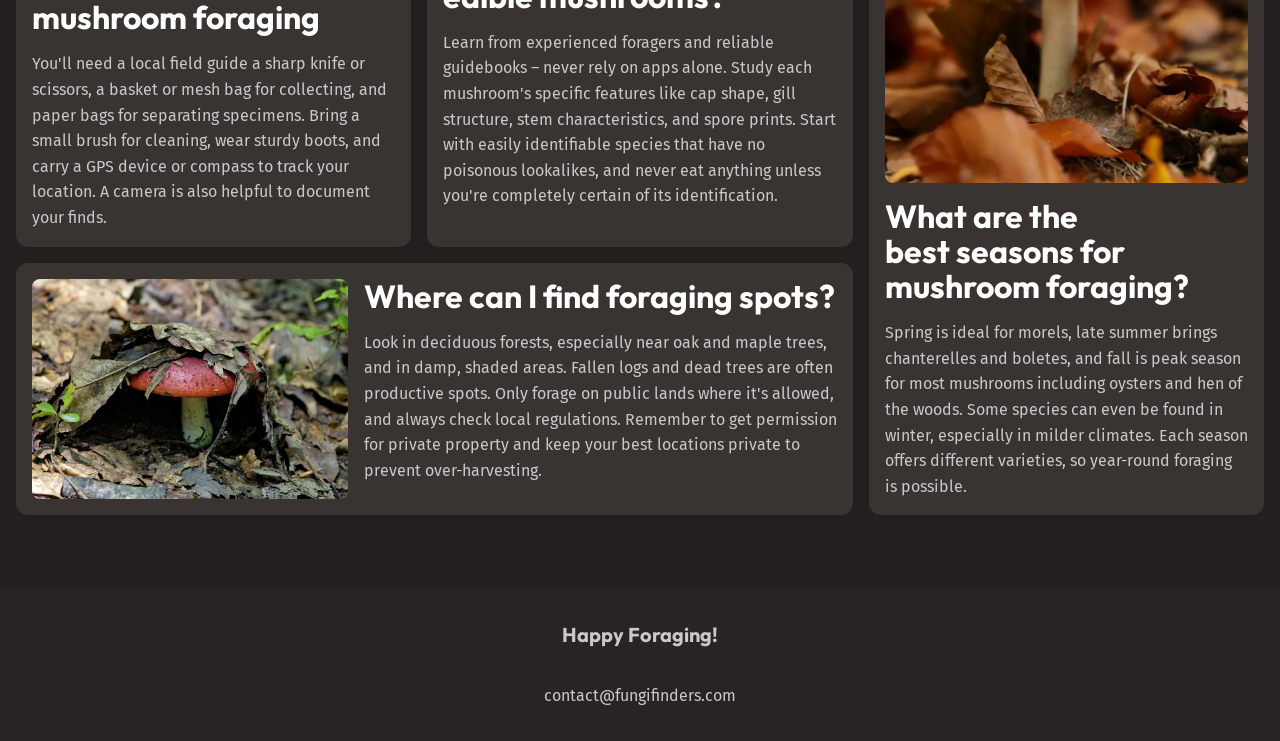
==== commit 4ea390da: "create bento-grid in faq section" ====
--- a/mushroon-guide.html
+++ b/mushroon-guide.html
@@ -236,40 +236,52 @@
         </section>
 
         <section class="faq-section | section section--compact bg-brown-dark">
-            <div class="flow">
-                <h2></h2>
-                <!-- bento grid -->
-                <div class="wrapper wrapper--wide">
-
-                    <div class="card">
-                        <img src="./assets/botanical-expertise.webp" alt="">
-                        <h3 class="card__title">What do I need to start mushroom foraging</h3>
-                        <p>You'll need a local field guide
-                            a sharp knife or scissors, a
-                            basket or mesh bag for
-                            collecting, and paper bags for
-                            separating specimens. Bring a
-                            small brush for cleaning, wear
-                            sturdy boots, and carry a GPS
-                            device or compass to track your
-                            location. A camera is also
-                            helpful to document your finds.</p>
-                    </div>
-                    <div class="card">
-                        <img src="./assets/identify-mushrooms.webp" alt="">
-                        <h3 class="card__title">How can I identify edible mushrooms?</h3>
-                        <p>Learn from experienced foragers and reliable guidebooks – never rely on apps alone. Study
-                            each mushroom's specific features like cap shape, gill structure, stem characteristics, and
-                            spore prints. Start with easily identifiable species that have no poisonous lookalikes, and
-                            never eat anything unless you're completely certain of its identification.</p>
-                    </div>
-                    <div class="card-container">
+            <div class="wrapper wrapper--wide">
+                <div class="flow">
+                    <h2>Frequently Asked Questions</h2>
+                    <!-- bento grid -->
+
+                    <div class="faq-section__bento-grid">
+                        <div class="card">
+                            <img src="./assets/botanical-expertise.webp" alt="">
+                            <h3 class="card__title">What do I need to start mushroom foraging</h3>
+                            <p>You'll need a local field guide
+                                a sharp knife or scissors, a
+                                basket or mesh bag for
+                                collecting, and paper bags for
+                                separating specimens. Bring a
+                                small brush for cleaning, wear
+                                sturdy boots, and carry a GPS
+                                device or compass to track your
+                                location. A camera is also
+                                helpful to document your finds.</p>
+                        </div>
+
+                        <div class="card">
+                            <img src="./assets/identify-mushrooms.webp" alt="">
+                            <div class="card__content">
+                                <h3 class="card__title">How can I identify edible mushrooms?</h3>
+                                <p>Learn from experienced foragers and reliable guidebooks – never rely on apps
+                                    alone. Study
+                                    each mushroom's specific features like cap shape, gill structure, stem
+                                    characteristics,
+                                    and
+                                    spore prints. Start with easily identifiable species that have no poisonous
+                                    lookalikes,
+                                    and
+                                    never eat anything unless you're completely certain of its identification.</p>
+                            </div>
+
+                        </div>
+
                         <div class="card">
                             <img src="./assets/where-to-find.webp" alt="">
                             <div class="card__content">
                                 <h3 class="card__title">Where can I find foraging spots?</h3>
-                                <p>Look in deciduous forests, especially near oak and maple trees, and in damp, shaded
-                                    areas. Fallen logs and dead trees are often productive spots. Only forage on public
+                                <p>Look in deciduous forests, especially near oak and maple trees, and in damp,
+                                    shaded
+                                    areas. Fallen logs and dead trees are often productive spots. Only forage on
+                                    public
                                     lands where it's allowed, and always check local regulations. Remember to get
                                     permission
                                     for private property and keep your best locations private to prevent
@@ -277,14 +289,17 @@
                                 </p>
                             </div>
                         </div>
-                    </div>
-                    <div class="card">
-                        <img src="./assets/best-seasons.webp" alt="">
-                        <h3 class="card__title">What are the best seasons for mushroom foraging?</h3>
-                        <p>Spring is ideal for morels, late summer brings chanterelles and boletes, and fall is peak
-                            season for most mushrooms including oysters and hen of the woods. Some species can even be
-                            found in winter, especially in milder climates. Each season offers different varieties, so
-                            year-round foraging is possible.</p>
+
+                        <div class="card">
+                            <img src="./assets/best-seasons.webp" alt="">
+                            <h3 class="card__title">What are the best seasons for mushroom foraging?</h3>
+                            <p>Spring is ideal for morels, late summer brings chanterelles and boletes, and fall is peak
+                                season for most mushrooms including oysters and hen of the woods. Some species can even
+                                be
+                                found in winter, especially in milder climates. Each season offers different varieties,
+                                so
+                                year-round foraging is possible.</p>
+                        </div>
                     </div>
 
                 </div>
--- a/style.css
+++ b/style.css
@@ -165,6 +165,8 @@
 
   img {
     border-radius: var(--border-radius-3);
+    object-fit: cover;
+    object-position: center;
   }
 
   button {
@@ -224,9 +226,7 @@
     display: flex;
     flex-wrap: wrap;
     > * {
-      flex: 1 1 var(--min-col-size, 20rem);
-    }
-    @media (width > 760px) {
+      flex: 1 1 var(--min-col-size, 0);
     }
   }
 
@@ -366,7 +366,65 @@
     font-size: 1.25rem;
   }
 
-  /* Individual Components */
+  /* ------- GUIDE PAGE COMPONENTS ---------*/
+  .faq-section__bento-grid {
+    display: grid;
+    gap: 1rem;
+
+    .card {
+      align-content: stretch ;
+    }
+
+
+    @media (width >= 600px) {
+      & > :nth-child(1) {
+        grid-area: card-1;
+      }
+      & > :nth-child(2) {
+        grid-area: card-2;
+      }
+      & > :nth-child(3) {
+        grid-area: card-3;
+      }
+      & > :nth-child(4) {
+        grid-area: card-4;
+
+        grid-template-rows: 1fr auto auto;
+      }
+
+      
+      grid-template-areas:
+        "card-1 card-4"
+        "card-2 card-2"
+        "card-3 card-3";
+
+      & > :nth-child(3) {
+        grid-template-columns: 2fr 3fr;
+        img {
+          grid-column: 1/2;
+          grid-row: 1/ 3;
+        }
+      }
+    }
+
+    @media (600px < width < 1024px) {
+      & > :nth-child(2) {
+        grid-template-columns: 2fr 3fr;
+        img {
+          grid-column: 1/2;
+          grid-row: 1/ 3;
+        }
+      }
+    } 
+
+    @media (width > 1024px) {
+      grid-template-areas:
+        "card-1 card-2 card-4"
+        "card-3 card-3 card-4";
+    }
+  }
+
+  /* --------- GENERAL INDIVIDUAL COMPONENTS --------- */
 
   .card {
     --card-gap: 1rem;
@@ -380,8 +438,7 @@
 
     img {
       border-radius: var(--border-radius-2);
-      object-fit: cover;
-      object-position: center;
+      align-self: stretch;
     }
   }
 
@@ -398,7 +455,7 @@
 
   .card__content {
     display: grid;
-    gap: calc(var(--card-gap) / 2);
+    gap: var(--card-content-gap, var(--card-gap));
     align-content: start;
   }
 
@@ -417,9 +474,12 @@
       grid-template-columns: 2fr 3fr;
 
       img {
-        align-self: stretch;
-        object-fit: cover;
-        object-position: center;
+        grid-column: 1 / 2;
+        grid-row: 1 / 3;
+      }
+
+      .card__content {
+        --card-content-gap: calc(var(--card-gap) / 2);
       }
     }
   }
@@ -448,7 +508,7 @@
     cursor: pointer;
   }
 
-  .select:focus-visible{
+  .select:focus-visible {
     outline: none;
   }
 
